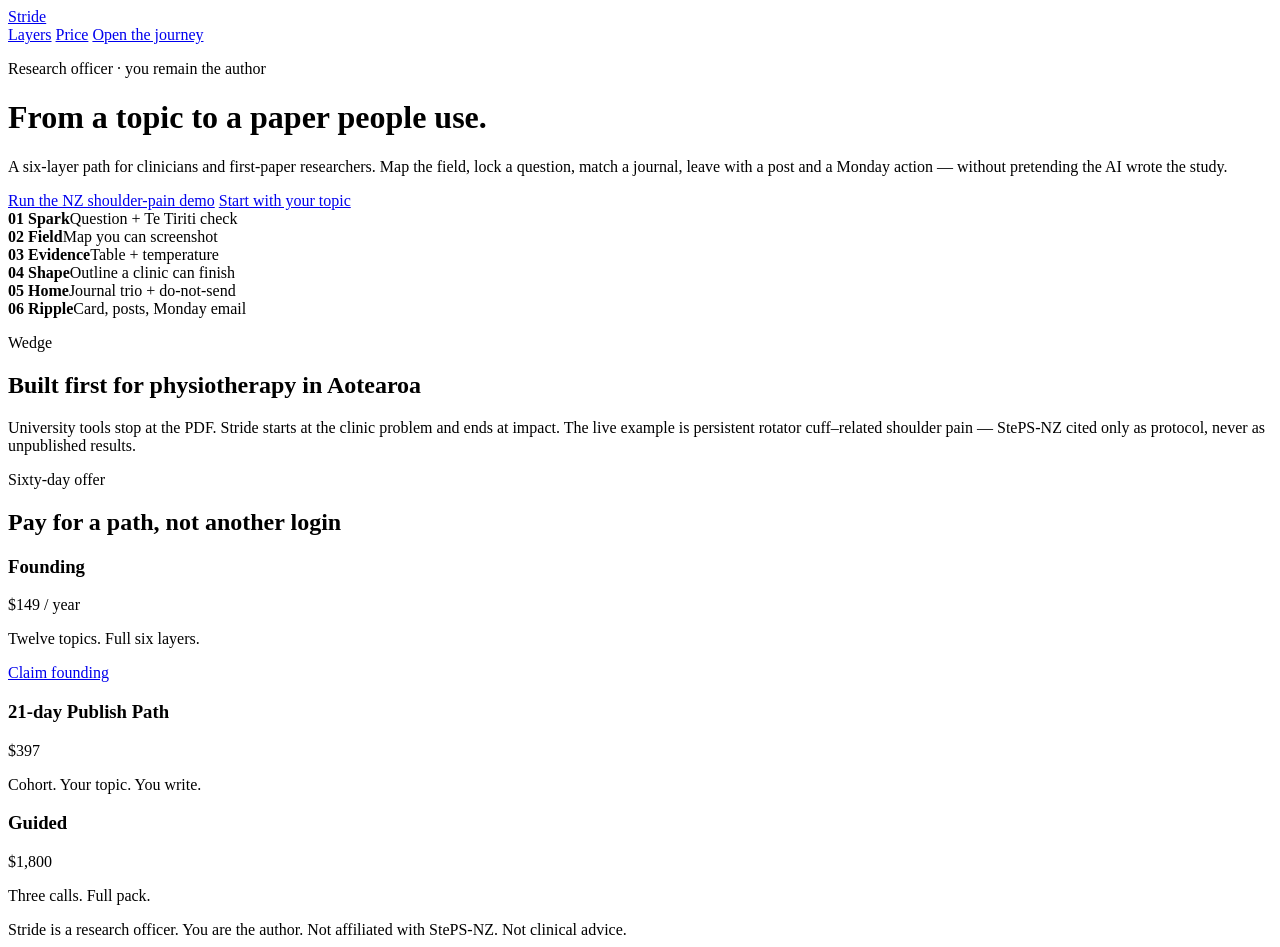
==== index.html @ f7e7c6ad "Add Stride landing page" ====
<!DOCTYPE html>
<html lang="en-NZ">
<head>
  <meta charset="UTF-8" />
  <meta name="viewport" content="width=device-width, initial-scale=1" />
  <title>Stride — From a topic to a paper people use</title>
  <link rel="stylesheet" href="styles.css" />
</head>
<body>
  <div class="wrap">
    <nav class="nav">
      <a class="brand" href="index.html">Stride</a>
      <div class="nav-links">
        <a href="#how">Layers</a>
        <a href="#price">Price</a>
        <a href="app.html">Open the journey</a>
      </div>
    </nav>
    <header class="hero">
      <p class="kicker">Research officer · you remain the author</p>
      <h1>From a topic to a paper people use.</h1>
      <p class="lede">A six-layer path for clinicians and first-paper researchers. Map the field, lock a question, match a journal, leave with a post and a Monday action — without pretending the AI wrote the study.</p>
      <div class="hero-actions">
        <a class="btn gold" href="app.html">Run the NZ shoulder-pain demo</a>
        <a class="btn ghost" href="app.html#new">Start with your topic</a>
      </div>
      <div class="layers-preview">
        <div class="lp"><b>01 Spark</b>Question + Te Tiriti check</div>
        <div class="lp"><b>02 Field</b>Map you can screenshot</div>
        <div class="lp"><b>03 Evidence</b>Table + temperature</div>
        <div class="lp"><b>04 Shape</b>Outline a clinic can finish</div>
        <div class="lp"><b>05 Home</b>Journal trio + do-not-send</div>
        <div class="lp"><b>06 Ripple</b>Card, posts, Monday email</div>
      </div>
    </header>
    <section class="panel" id="how">
      <p class="kicker" style="color:var(--teal)">Wedge</p>
      <h2>Built first for physiotherapy in Aotearoa</h2>
      <p>University tools stop at the PDF. Stride starts at the clinic problem and ends at impact. The live example is persistent rotator cuff–related shoulder pain — StePS-NZ cited only as protocol, never as unpublished results.</p>
    </section>
    <section class="panel" id="price">
      <p class="kicker" style="color:var(--teal)">Sixty-day offer</p>
      <h2>Pay for a path, not another login</h2>
      <div class="grid-3">
        <div class="card"><h3>Founding</h3><div class="price">$149<span style="font-size:16px"> / year</span></div><p class="muted">Twelve topics. Full six layers.</p><p><a class="btn" href="app.html#founding">Claim founding</a></p></div>
        <div class="card"><h3>21-day Publish Path</h3><div class="price">$397</div><p class="muted">Cohort. Your topic. You write.</p></div>
        <div class="card"><h3>Guided</h3><div class="price">$1,800</div><p class="muted">Three calls. Full pack.</p></div>
      </div>
    </section>
    <footer>Stride is a research officer. You are the author. Not affiliated with StePS-NZ. Not clinical advice.</footer>
  </div>
</body>
</html>
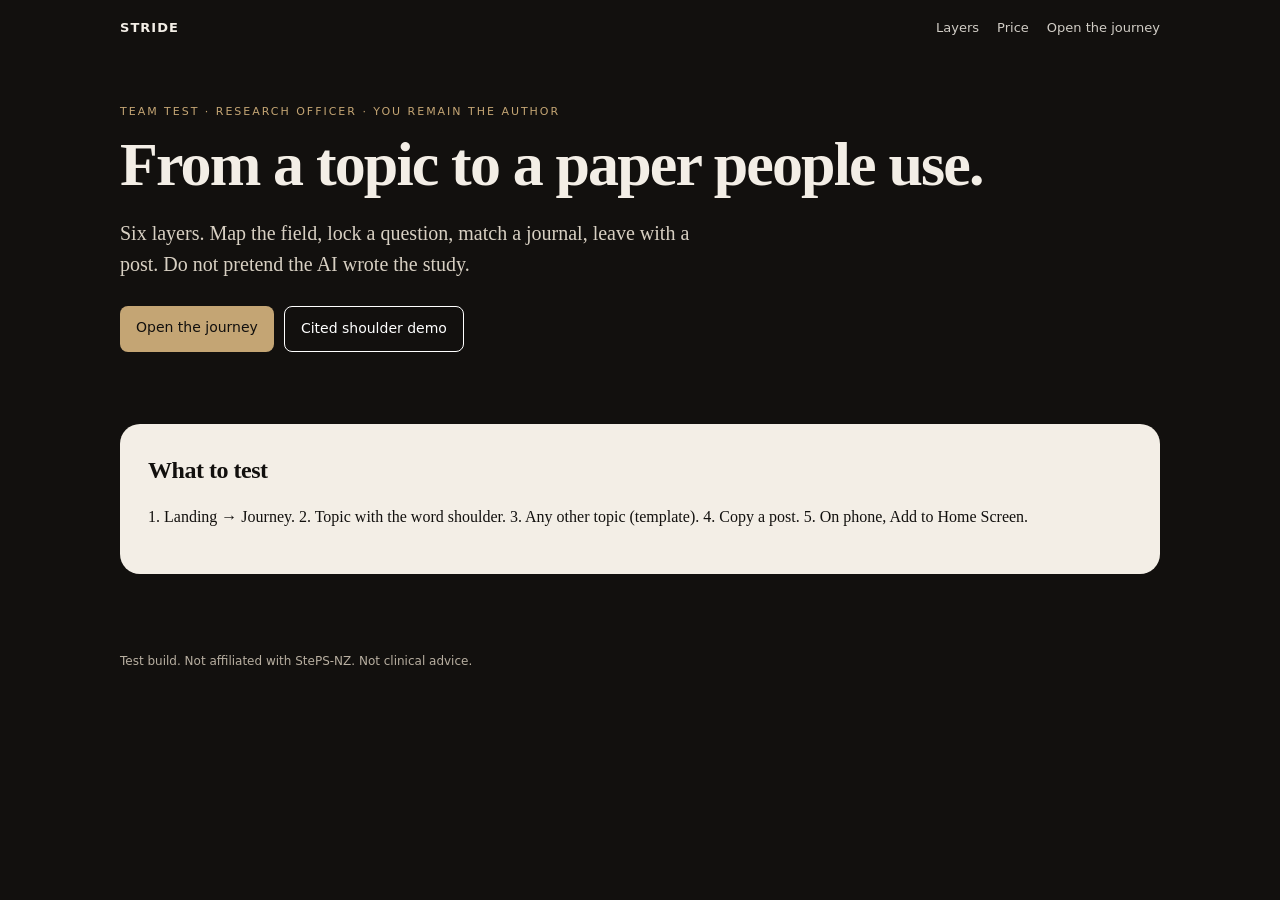
==== commit 205884c7: "Add PWA tags to landing page" ====
--- a/index.html
+++ b/index.html
@@ -4,6 +4,11 @@
   <meta charset="UTF-8" />
   <meta name="viewport" content="width=device-width, initial-scale=1" />
   <title>Stride — From a topic to a paper people use</title>
+  <meta name="theme-color" content="#12100e" />
+  <meta name="apple-mobile-web-app-capable" content="yes" />
+  <meta name="apple-mobile-web-app-title" content="Stride" />
+  <link rel="manifest" href="manifest.json" />
+  <link rel="icon" href="icon.svg" type="image/svg+xml" />
   <link rel="stylesheet" href="styles.css" />
 </head>
 <body>
@@ -17,37 +22,20 @@
       </div>
     </nav>
     <header class="hero">
-      <p class="kicker">Research officer · you remain the author</p>
+      <p class="kicker">Team test · research officer · you remain the author</p>
       <h1>From a topic to a paper people use.</h1>
-      <p class="lede">A six-layer path for clinicians and first-paper researchers. Map the field, lock a question, match a journal, leave with a post and a Monday action — without pretending the AI wrote the study.</p>
+      <p class="lede">Six layers. Map the field, lock a question, match a journal, leave with a post. Do not pretend the AI wrote the study.</p>
       <div class="hero-actions">
-        <a class="btn gold" href="app.html">Run the NZ shoulder-pain demo</a>
-        <a class="btn ghost" href="app.html#new">Start with your topic</a>
-      </div>
-      <div class="layers-preview">
-        <div class="lp"><b>01 Spark</b>Question + Te Tiriti check</div>
-        <div class="lp"><b>02 Field</b>Map you can screenshot</div>
-        <div class="lp"><b>03 Evidence</b>Table + temperature</div>
-        <div class="lp"><b>04 Shape</b>Outline a clinic can finish</div>
-        <div class="lp"><b>05 Home</b>Journal trio + do-not-send</div>
-        <div class="lp"><b>06 Ripple</b>Card, posts, Monday email</div>
+        <a class="btn gold" href="app.html">Open the journey</a>
+        <a class="btn ghost" href="stride-demo-rcrsp-nz.html">Cited shoulder demo</a>
       </div>
     </header>
     <section class="panel" id="how">
-      <p class="kicker" style="color:var(--teal)">Wedge</p>
-      <h2>Built first for physiotherapy in Aotearoa</h2>
-      <p>University tools stop at the PDF. Stride starts at the clinic problem and ends at impact. The live example is persistent rotator cuff–related shoulder pain — StePS-NZ cited only as protocol, never as unpublished results.</p>
+      <h2>What to test</h2>
+      <p>1. Landing → Journey. 2. Topic with the word shoulder. 3. Any other topic (template). 4. Copy a post. 5. On phone, Add to Home Screen.</p>
     </section>
-    <section class="panel" id="price">
-      <p class="kicker" style="color:var(--teal)">Sixty-day offer</p>
-      <h2>Pay for a path, not another login</h2>
-      <div class="grid-3">
-        <div class="card"><h3>Founding</h3><div class="price">$149<span style="font-size:16px"> / year</span></div><p class="muted">Twelve topics. Full six layers.</p><p><a class="btn" href="app.html#founding">Claim founding</a></p></div>
-        <div class="card"><h3>21-day Publish Path</h3><div class="price">$397</div><p class="muted">Cohort. Your topic. You write.</p></div>
-        <div class="card"><h3>Guided</h3><div class="price">$1,800</div><p class="muted">Three calls. Full pack.</p></div>
-      </div>
-    </section>
-    <footer>Stride is a research officer. You are the author. Not affiliated with StePS-NZ. Not clinical advice.</footer>
+    <footer>Test build. Not affiliated with StePS-NZ. Not clinical advice.</footer>
   </div>
+  <script>if ("serviceWorker" in navigator) navigator.serviceWorker.register("sw.js");</script>
 </body>
-</html>+</html>
--- a/styles.css
+++ b/styles.css
@@ -0,0 +1,92 @@
+:root {
+  --ink: #12100e;
+  --paper: #f3eee6;
+  --white: #fffdf8;
+  --rule: #d4cbb8;
+  --teal: #0d5853;
+  --gold: #c4a574;
+  --muted: #6d665b;
+  --danger: #8b3a2a;
+}
+* { box-sizing: border-box; }
+html { scroll-behavior: smooth; }
+body {
+  margin: 0;
+  font-family: "Iowan Old Style", Palatino, Georgia, serif;
+  background: var(--ink);
+  color: var(--ink);
+  line-height: 1.55;
+}
+a { color: inherit; }
+.wrap { max-width: 1080px; margin: 0 auto; padding: 0 20px; }
+.nav {
+  display: flex; align-items: center; justify-content: space-between;
+  padding: 18px 0; color: var(--paper);
+  font-family: ui-sans-serif, system-ui, sans-serif;
+}
+.brand { font-weight: 700; letter-spacing: 0.08em; text-transform: uppercase; font-size: 13px; text-decoration: none; }
+.nav-links { display: flex; gap: 18px; font-size: 13px; opacity: .85; }
+.nav-links a { text-decoration: none; }
+.btn {
+  display: inline-block;
+  font-family: ui-sans-serif, system-ui, sans-serif;
+  background: var(--teal);
+  color: #fff;
+  text-decoration: none;
+  border: 0;
+  padding: 11px 16px;
+  border-radius: 8px;
+  cursor: pointer;
+  font-size: 14px;
+}
+.btn.gold { background: var(--gold); color: var(--ink); }
+.btn.ghost { background: transparent; border: 1px solid currentColor; }
+.hero { color: var(--paper); padding: 36px 0 56px; }
+.kicker {
+  font-family: ui-sans-serif, system-ui, sans-serif;
+  letter-spacing: .18em; text-transform: uppercase; font-size: 11px; color: var(--gold);
+}
+h1 { font-size: clamp(34px, 6vw, 62px); line-height: 1.08; letter-spacing: -.03em; margin: 10px 0 16px; font-weight: 600; }
+.lede { font-size: 20px; max-width: 38rem; color: #d8d0c3; }
+.hero-actions { display: flex; gap: 10px; flex-wrap: wrap; margin-top: 26px; }
+.layers-preview { display: grid; grid-template-columns: repeat(6, 1fr); gap: 8px; margin-top: 40px; }
+@media (max-width: 800px) { .layers-preview { grid-template-columns: repeat(3, 1fr); } }
+.lp {
+  border-top: 2px solid #3b352c; padding-top: 10px; color: #cfc6b6;
+  font-family: ui-sans-serif, system-ui, sans-serif; font-size: 12px;
+}
+.lp b { display: block; color: var(--gold); font-size: 11px; letter-spacing: .12em; text-transform: uppercase; margin-bottom: 4px; }
+.panel { background: var(--paper); border-radius: 20px; padding: 28px; margin: 16px 0 48px; }
+h2 { letter-spacing: -.02em; margin: 0 0 12px; }
+.grid-3 { display: grid; grid-template-columns: repeat(3, 1fr); gap: 14px; }
+@media (max-width: 800px) { .grid-3 { grid-template-columns: 1fr; } }
+.card { background: var(--white); border: 1px solid var(--rule); border-radius: 14px; padding: 18px; }
+.card h3 { margin: 0 0 8px; font-size: 18px; }
+.price { font-size: 28px; margin: 8px 0; }
+.muted { color: var(--muted); }
+footer { color: #b8afa1; font-family: ui-sans-serif, system-ui, sans-serif; font-size: 12px; padding: 30px 0 50px; }
+label { display: block; font-family: ui-sans-serif, system-ui, sans-serif; font-size: 12px; letter-spacing: .08em; text-transform: uppercase; color: var(--muted); margin: 12px 0 6px; }
+input, textarea, select {
+  width: 100%; padding: 12px; border-radius: 10px; border: 1px solid var(--rule);
+  font: 16px ui-sans-serif, system-ui, sans-serif; background: var(--white);
+}
+.row { display: grid; grid-template-columns: 1fr 1fr; gap: 12px; }
+@media (max-width: 700px) { .row { grid-template-columns: 1fr; } }
+.layer { background: var(--paper); border-radius: 16px; padding: 22px; margin: 14px 0; }
+.layer-num { font-family: ui-sans-serif, system-ui, sans-serif; font-size: 11px; letter-spacing: .16em; text-transform: uppercase; color: var(--teal); margin: 0 0 6px; }
+.qbox { background: var(--white); border-left: 4px solid var(--teal); padding: 12px 14px; margin: 10px 0; }
+.qbox.rec { border-left-color: var(--gold); }
+.map { display: grid; grid-template-columns: 1fr 1fr; gap: 10px; }
+@media (max-width: 700px) { .map { grid-template-columns: 1fr; } }
+.node { background: var(--white); border: 1px solid var(--rule); border-radius: 12px; padding: 12px; }
+.bar { display: flex; height: 12px; border-radius: 99px; overflow: hidden; background: #ddd5c6; }
+.s { background: var(--teal); width: 62%; }
+.m { background: var(--gold); width: 28%; }
+.g { background: var(--danger); width: 10%; }
+table { width: 100%; border-collapse: collapse; font-size: 13.5px; background: var(--white); }
+th, td { text-align: left; padding: 8px; border-bottom: 1px solid var(--rule); vertical-align: top; }
+.share { background: var(--ink); color: var(--paper); border-radius: 14px; padding: 18px; }
+.share h3 { color: #fff; margin-top: 0; }
+textarea.post { min-height: 120px; }
+.status { font-family: ui-sans-serif, system-ui, sans-serif; font-size: 13px; color: var(--teal); }
+.hidden { display: none; }
